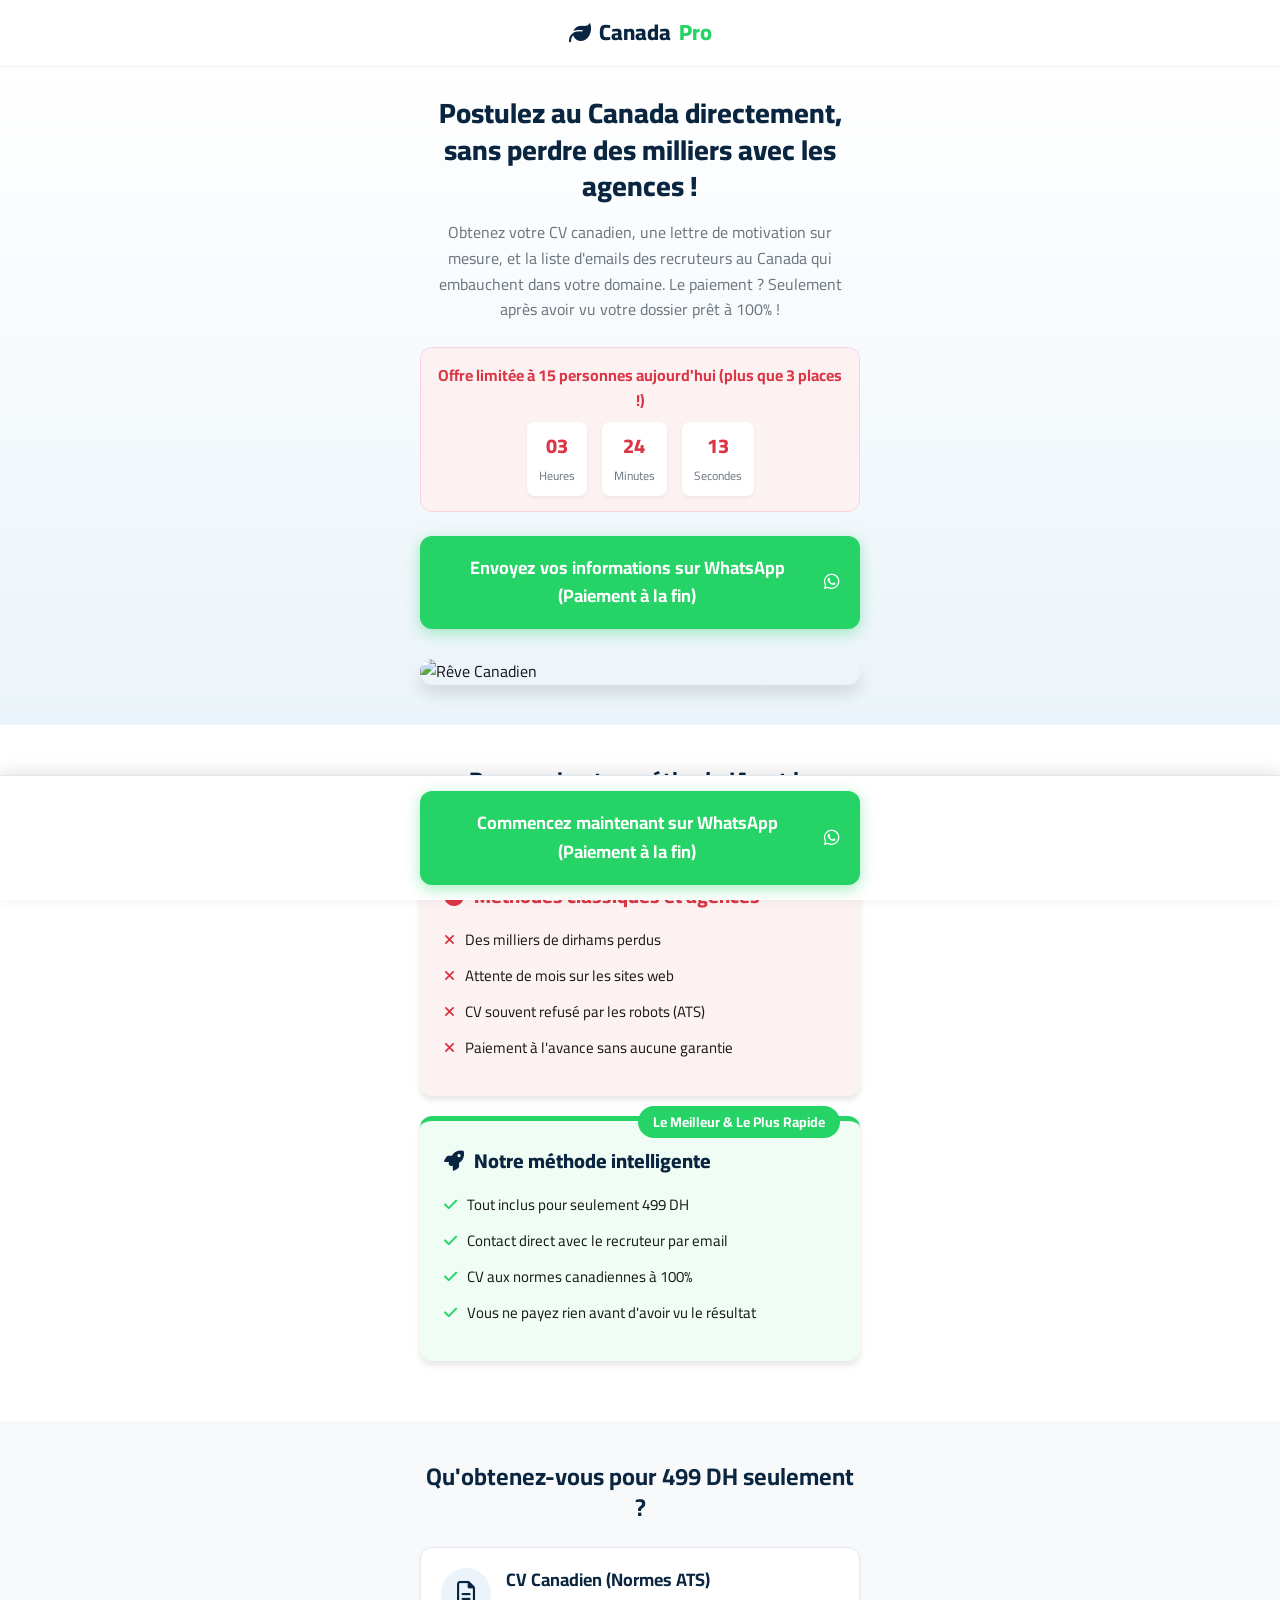
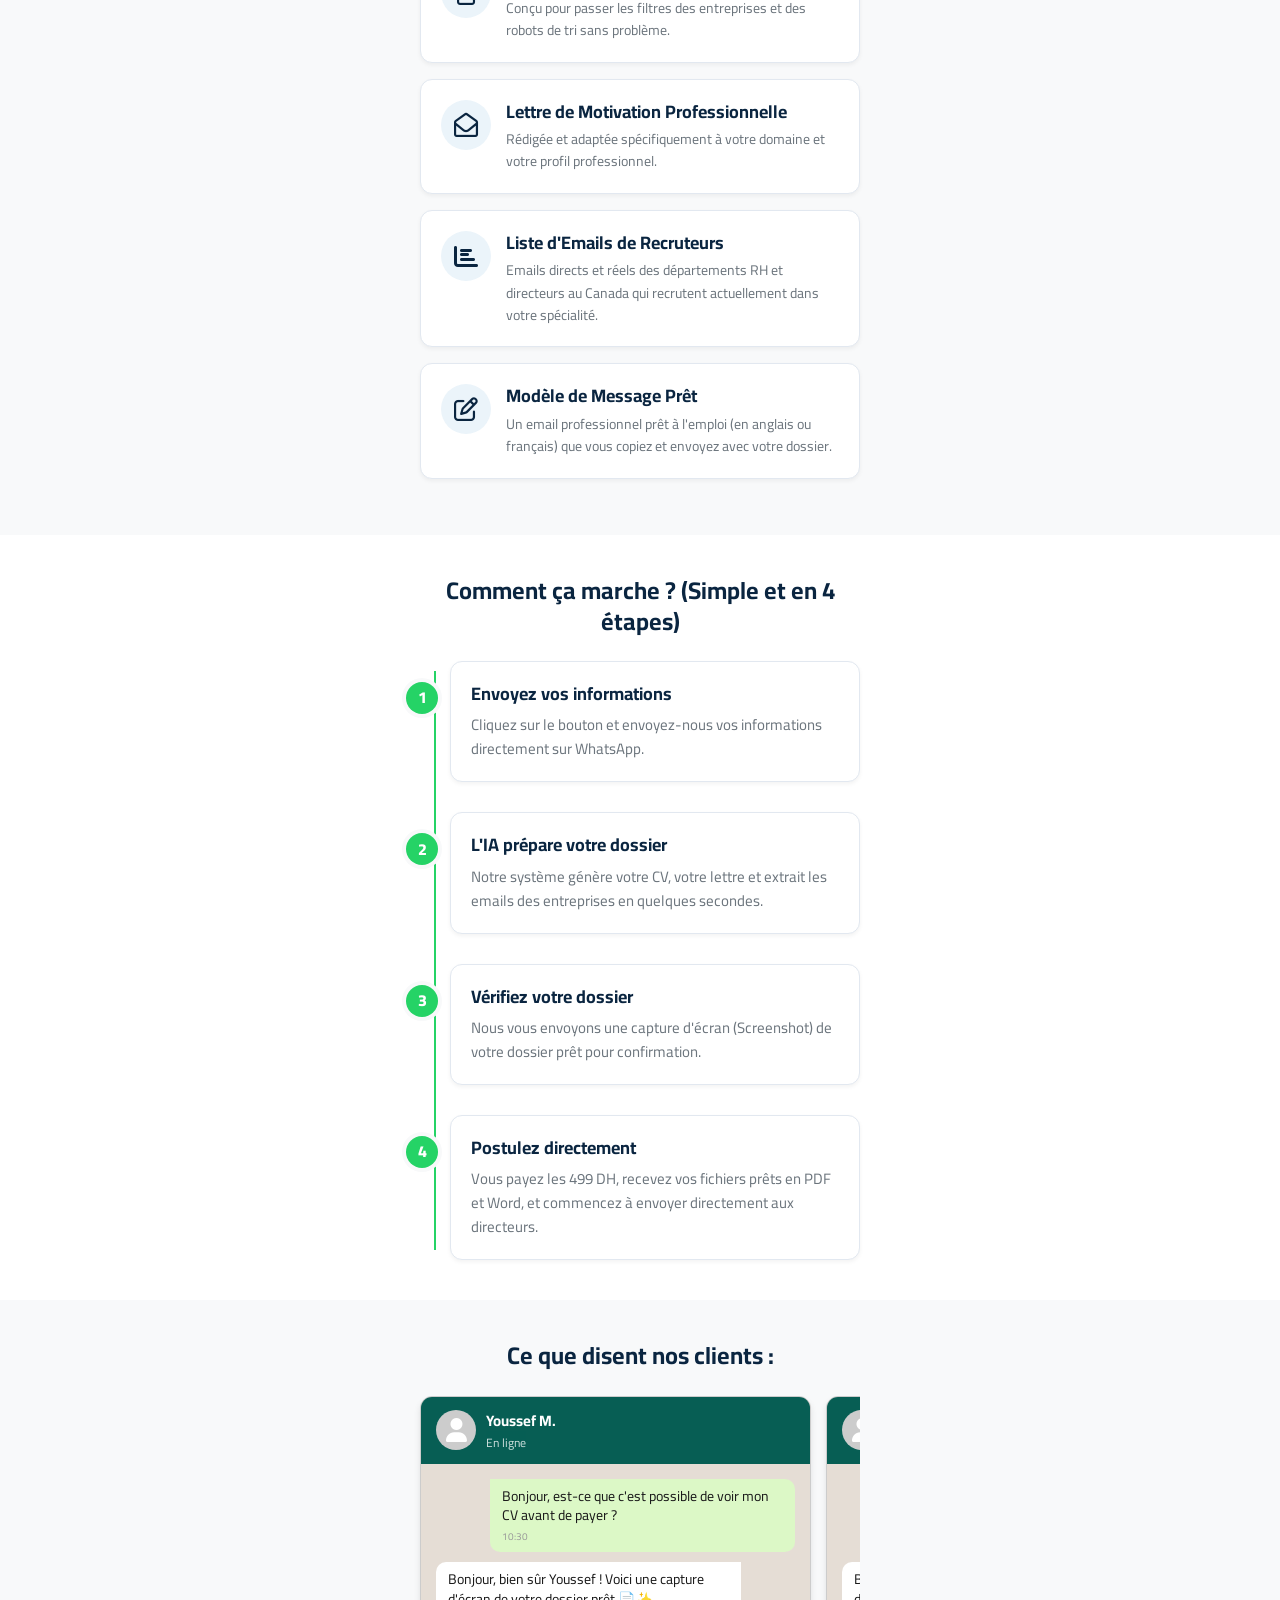
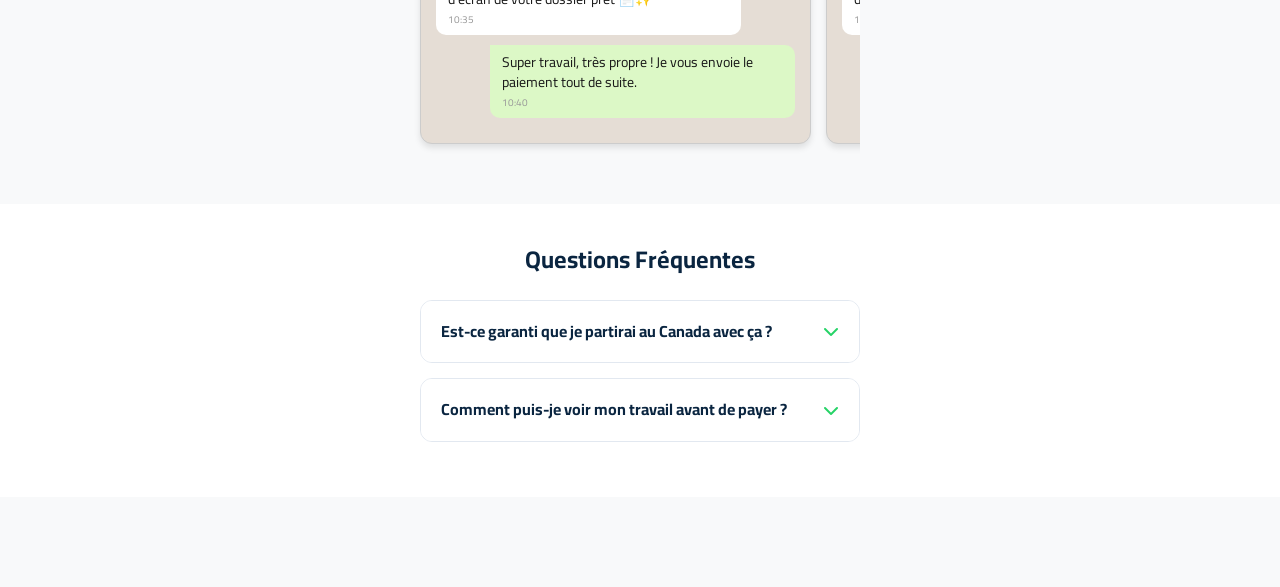
==== index-fr.html @ bf0f80fb "feat: add French version and RTL/LTR styling support" ====
<!DOCTYPE html>
<html lang="fr" dir="ltr">
<head>
  <meta charset="UTF-8">
  <meta name="viewport" content="width=device-width, initial-scale=1.0, maximum-scale=1.0, user-scalable=no">
  <title>Postulez au Canada Directement - CanadaPro</title>
  <meta name="description" content="Préparez votre CV canadien et lettre de motivation, et contactez les recruteurs au Canada.">
  
  <!-- Favicon -->
  <link rel="icon" href="data:image/svg+xml,<svg xmlns=%22http://www.w3.org/2000/svg%22 viewBox=%220 0 100 100%22><text y=%22.9em%22 font-size=%2290%22>🇨🇦</text></svg>">
  
  <!-- FontAwesome -->
  <link rel="stylesheet" href="https://cdnjs.cloudflare.com/ajax/libs/font-awesome/6.4.0/css/all.min.css">
  
  <!-- Stylesheet -->
  <link rel="stylesheet" href="styles.css">
</head>
<body>

  <!-- Header -->
  <header>
    <div class="logo">
      <i class="fa-solid fa-leaf"></i> Canada<span>Pro</span>
    </div>
  </header>

  <main>
    <!-- 1. HERO SECTION -->
    <section class="hero">
      <div class="container">
        <h1>Postulez au Canada directement, sans perdre des milliers avec les agences !</h1>
        <p class="hero-subheadline">Obtenez votre CV canadien, une lettre de motivation sur mesure, et la liste d'emails des recruteurs au Canada qui embauchent dans votre domaine. Le paiement ? Seulement après avoir vu votre dossier prêt à 100% !</p>
        
        <div class="urgency-banner">
          <p class="urgency-text">Offre limitée à 15 personnes aujourd'hui (plus que 3 places !)</p>
          <div class="countdown" id="countdown-timer">
            <div class="time-box">
              <span id="hours">03</span>
              <small>Heures</small>
            </div>
            <div class="time-box">
              <span id="minutes">24</span>
              <small>Minutes</small>
            </div>
            <div class="time-box">
              <span id="seconds">15</span>
              <small>Secondes</small>
            </div>
          </div>
        </div>

        <a href="https://wa.me/1234567890" class="btn btn-whatsapp">
          Envoyez vos informations sur WhatsApp (Paiement à la fin) <i class="fa-brands fa-whatsapp"></i>
        </a>

        <!-- Hero Image -->
        <img src="https://images.unsplash.com/photo-1517949908114-71669a64d885?w=600&h=400&fit=crop" alt="Rêve Canadien" class="hero-image">
      </div>
    </section>

    <!-- 2. THE COMPARISON SECTION -->
    <section>
      <div class="container">
        <h2>Pourquoi notre méthode IA est la meilleure pour vous ?</h2>
        
        <div class="comparison-card card-red">
          <div class="comp-header">
            <i class="fa-solid fa-circle-xmark"></i> Méthodes classiques et agences
          </div>
          <ul class="comp-list">
            <li><i class="fa-solid fa-xmark"></i> Des milliers de dirhams perdus</li>
            <li><i class="fa-solid fa-xmark"></i> Attente de mois sur les sites web</li>
            <li><i class="fa-solid fa-xmark"></i> CV souvent refusé par les robots (ATS)</li>
            <li><i class="fa-solid fa-xmark"></i> Paiement à l'avance sans aucune garantie</li>
          </ul>
        </div>

        <div class="comparison-card card-green">
          <div class="badge-best">Le Meilleur & Le Plus Rapide</div>
          <div class="comp-header">
            <i class="fa-solid fa-rocket"></i> Notre méthode intelligente
          </div>
          <ul class="comp-list">
            <li><i class="fa-solid fa-check"></i> Tout inclus pour seulement 499 DH</li>
            <li><i class="fa-solid fa-check"></i> Contact direct avec le recruteur par email</li>
            <li><i class="fa-solid fa-check"></i> CV aux normes canadiennes à 100%</li>
            <li><i class="fa-solid fa-check"></i> Vous ne payez rien avant d'avoir vu le résultat</li>
          </ul>
        </div>
      </div>
    </section>

    <!-- 3. OUR SOLUTION SECTION -->
    <section>
      <div class="container">
        <h2>Qu'obtenez-vous pour 499 DH seulement ?</h2>
        
        <div class="feature-card">
          <div class="feature-icon"><i class="fa-regular fa-file-lines"></i></div>
          <div class="feature-content">
            <h3>CV Canadien (Normes ATS)</h3>
            <p>Conçu pour passer les filtres des entreprises et des robots de tri sans problème.</p>
          </div>
        </div>

        <div class="feature-card">
          <div class="feature-icon"><i class="fa-regular fa-envelope-open"></i></div>
          <div class="feature-content">
            <h3>Lettre de Motivation Professionnelle</h3>
            <p>Rédigée et adaptée spécifiquement à votre domaine et votre profil professionnel.</p>
          </div>
        </div>

        <div class="feature-card">
          <div class="feature-icon"><i class="fa-solid fa-chart-bar"></i></div>
          <div class="feature-content">
            <h3>Liste d'Emails de Recruteurs</h3>
            <p>Emails directs et réels des départements RH et directeurs au Canada qui recrutent actuellement dans votre spécialité.</p>
          </div>
        </div>

        <div class="feature-card">
          <div class="feature-icon"><i class="fa-regular fa-pen-to-square"></i></div>
          <div class="feature-content">
            <h3>Modèle de Message Prêt</h3>
            <p>Un email professionnel prêt à l'emploi (en anglais ou français) que vous copiez et envoyez avec votre dossier.</p>
          </div>
        </div>
      </div>
    </section>

    <!-- 4. HOW IT WORKS SECTION -->
    <section>
      <div class="container">
        <h2>Comment ça marche ? (Simple et en 4 étapes)</h2>
        
        <div class="step-container">
          <div class="step-item">
            <div class="step-number">1</div>
            <h3>Envoyez vos informations</h3>
            <p>Cliquez sur le bouton et envoyez-nous vos informations directement sur WhatsApp.</p>
          </div>
          
          <div class="step-item">
            <div class="step-number">2</div>
            <h3>L'IA prépare votre dossier</h3>
            <p>Notre système génère votre CV, votre lettre et extrait les emails des entreprises en quelques secondes.</p>
          </div>

          <div class="step-item">
            <div class="step-number">3</div>
            <h3>Vérifiez votre dossier</h3>
            <p>Nous vous envoyons une capture d'écran (Screenshot) de votre dossier prêt pour confirmation.</p>
          </div>

          <div class="step-item">
            <div class="step-number">4</div>
            <h3>Postulez directement</h3>
            <p>Vous payez les 499 DH, recevez vos fichiers prêts en PDF et Word, et commencez à envoyer directement aux directeurs.</p>
          </div>
        </div>
      </div>
    </section>

    <!-- 5. SOCIAL PROOF SECTION -->
    <section>
      <div class="container" style="padding-left: 0;"> <!-- LTR removes left padding for carousel -->
        <h2 style="padding-left: 20px;">Ce que disent nos clients :</h2>
        
        <div class="carousel-container">
          <!-- Chat 1 -->
          <div class="chat-mockup" style="margin-left: 20px;">
            <div class="chat-header">
              <div class="chat-avatar"><i class="fa-solid fa-user"></i></div>
              <div>
                <div class="chat-name">Youssef M.</div>
                <div class="chat-status">En ligne</div>
              </div>
            </div>
            <div class="chat-body">
              <div class="msg msg-sent">
                Bonjour, est-ce que c'est possible de voir mon CV avant de payer ?
                <span class="msg-time">10:30</span>
              </div>
              <div class="msg msg-received">
                Bonjour, bien sûr Youssef ! Voici une capture d'écran de votre dossier prêt 📄✨
                <span class="msg-time">10:35</span>
              </div>
              <div class="msg msg-sent">
                Super travail, très propre ! Je vous envoie le paiement tout de suite.
                <span class="msg-time">10:40</span>
              </div>
            </div>
          </div>

          <!-- Chat 2 -->
          <div class="chat-mockup">
            <div class="chat-header">
              <div class="chat-avatar"><i class="fa-solid fa-user"></i></div>
              <div>
                <div class="chat-name">Fatima Z.</div>
                <div class="chat-status">En ligne</div>
              </div>
            </div>
            <div class="chat-body">
              <div class="msg msg-sent">
                Merci beaucoup, j'ai bien reçu les emails et j'ai commencé à postuler ce matin !
                <span class="msg-time">14:15</span>
              </div>
              <div class="msg msg-received">
                Bon courage Fatima, on vous souhaite beaucoup de succès ! 🤲
                <span class="msg-time">14:20</span>
              </div>
              <div class="msg msg-sent">
                Meilleur investissement que j'ai fait avec 499 DH franchement.
                <span class="msg-time">14:22</span>
              </div>
            </div>
          </div>
          
          <!-- Chat 3 -->
          <div class="chat-mockup">
            <div class="chat-header">
              <div class="chat-avatar"><i class="fa-solid fa-user"></i></div>
              <div>
                <div class="chat-name">Karim B.</div>
                <div class="chat-status">En ligne</div>
              </div>
            </div>
            <div class="chat-body">
              <div class="msg msg-sent">
                Le CV a passé le filtre d'une entreprise canadienne et j'ai un entretien demain !
                <span class="msg-time">09:05</span>
              </div>
              <div class="msg msg-received">
                Toutes nos félicitations Karim ! Ça nous fait vraiment plaisir 🎉
                <span class="msg-time">09:12</span>
              </div>
              <div class="msg msg-sent">
                Merci à vous, la lettre de motivation a joué un grand rôle !
                <span class="msg-time">09:15</span>
              </div>
            </div>
          </div>
        </div>
      </div>
    </section>

    <!-- 6. FAQ SECTION -->
    <section>
      <div class="container">
        <h2>Questions Fréquentes</h2>
        
        <div class="faq-item">
          <div class="faq-question">
            Est-ce garanti que je partirai au Canada avec ça ? <i class="fa-solid fa-chevron-down"></i>
          </div>
          <div class="faq-answer">
            Nous vous garantissons un dossier professionnel et des emails réels de directeurs, ce qui maximise vos chances d'obtenir une entrevue, mais le succès final de l'embauche dépend de votre profil et de l'entrevue.
          </div>
        </div>

        <div class="faq-item">
          <div class="faq-question">
            Comment puis-je voir mon travail avant de payer ? <i class="fa-solid fa-chevron-down"></i>
          </div>
          <div class="faq-answer">
            Dès que le dossier est terminé, nous vous envoyons une capture d'écran claire avec toutes vos informations structurées. Une fois convaincu, vous payez et recevez vos fichiers.
          </div>
        </div>
      </div>
    </section>
  </main>

  <!-- 7. PERSISTENT MOBILE CTA -->
  <div class="sticky-cta">
    <a href="https://wa.me/1234567890" class="btn btn-whatsapp">
      Commencez maintenant sur WhatsApp (Paiement à la fin) <i class="fa-brands fa-whatsapp"></i>
    </a>
  </div>

  <script src="script.js"></script>
</body>
</html>
---- styles.css ----
@import url('https://fonts.googleapis.com/css2?family=Cairo:wght@400;600;700;800&display=swap');

:root {
  --primary-blue: #0A2540;
  --secondary-blue: #1C3D5A;
  --light-blue: #EBF4FA;
  --whatsapp-green: #25D366;
  --whatsapp-green-hover: #1EBE5A;
  --danger-red: #DC3545;
  --danger-bg: #FDF2F2;
  --success-bg: #F0FDF4;
  --white: #FFFFFF;
  --bg-gray: #F8F9FA;
  --text-main: #1A1A1A;
  --text-muted: #6C757D;
  --border-color: #E2E8F0;
  --shadow-sm: 0 2px 4px rgba(0,0,0,0.05);
  --shadow-md: 0 4px 6px rgba(0,0,0,0.1);
  --shadow-lg: 0 10px 15px rgba(0,0,0,0.1);
  --radius-md: 12px;
  --radius-lg: 20px;
}

* {
  margin: 0;
  padding: 0;
  box-sizing: border-box;
  font-family: 'Cairo', sans-serif;
}

body {
  background-color: var(--bg-gray);
  color: var(--text-main);
  line-height: 1.6;
  padding-bottom: 90px; /* Space for sticky CTA */
  overflow-x: hidden;
}

img {
  max-width: 100%;
  height: auto;
  display: block;
}

.container {
  padding: 0 20px;
  max-width: 480px; /* Mobile first max-width for centering on desktop */
  margin: 0 auto;
}

/* Typography */
h1, h2, h3 {
  color: var(--primary-blue);
  line-height: 1.3;
}

h1 {
  font-size: 28px;
  font-weight: 800;
  margin-bottom: 16px;
  text-align: center;
}

h2 {
  font-size: 24px;
  font-weight: 700;
  margin-bottom: 24px;
  text-align: center;
}

.text-center {
  text-align: center;
}

/* Buttons */
.btn {
  display: flex;
  align-items: center;
  justify-content: center;
  gap: 10px;
  width: 100%;
  padding: 18px 20px;
  border-radius: var(--radius-md);
  font-size: 18px;
  font-weight: 700;
  text-decoration: none;
  text-align: center;
  transition: all 0.3s ease;
  border: none;
  cursor: pointer;
}

.btn-whatsapp {
  background-color: var(--whatsapp-green);
  color: var(--white);
  box-shadow: 0 4px 15px rgba(37, 211, 102, 0.4);
  animation: pulse 2s infinite;
}

.btn-whatsapp:active {
  transform: scale(0.98);
  background-color: var(--whatsapp-green-hover);
}

@keyframes pulse {
  0% { box-shadow: 0 0 0 0 rgba(37, 211, 102, 0.7); }
  70% { box-shadow: 0 0 0 15px rgba(37, 211, 102, 0); }
  100% { box-shadow: 0 0 0 0 rgba(37, 211, 102, 0); }
}

/* Header */
header {
  background-color: var(--white);
  padding: 15px 0;
  text-align: center;
  box-shadow: var(--shadow-sm);
  position: relative;
  z-index: 10;
}

.logo {
  font-size: 22px;
  font-weight: 800;
  color: var(--primary-blue);
  display: flex;
  align-items: center;
  justify-content: center;
  gap: 8px;
}

.logo span {
  color: var(--whatsapp-green);
}

/* Sections Common */
section {
  padding: 40px 0;
}

section:nth-child(even) {
  background-color: var(--white);
}

/* Hero Section */
.hero {
  padding-top: 30px;
  padding-bottom: 40px;
  background: linear-gradient(180deg, var(--white) 0%, var(--light-blue) 100%);
}

.hero-subheadline {
  font-size: 16px;
  color: var(--text-muted);
  text-align: center;
  margin-bottom: 24px;
}

.urgency-banner {
  background-color: var(--danger-bg);
  border: 1px solid #FAD2E1;
  border-radius: var(--radius-md);
  padding: 15px;
  text-align: center;
  margin-bottom: 24px;
}

.urgency-text {
  color: var(--danger-red);
  font-weight: 700;
  font-size: 16px;
  margin-bottom: 8px;
}

.countdown {
  display: flex;
  justify-content: center;
  gap: 15px;
}

.time-box {
  background: var(--white);
  border-radius: 8px;
  padding: 8px 12px;
  min-width: 60px;
  box-shadow: var(--shadow-sm);
}

.time-box span {
  display: block;
  font-size: 20px;
  font-weight: 800;
  color: var(--danger-red);
}

.time-box small {
  font-size: 12px;
  color: var(--text-muted);
}

.hero-image {
  margin-top: 30px;
  border-radius: var(--radius-lg);
  box-shadow: var(--shadow-lg);
  overflow: hidden;
}

/* Comparison Section */
.comparison-card {
  border-radius: var(--radius-md);
  padding: 24px;
  margin-bottom: 20px;
  background: var(--white);
  box-shadow: var(--shadow-md);
}

.card-red {
  border-top: 5px solid var(--danger-red);
  background: var(--danger-bg);
}

.card-green {
  border-top: 5px solid var(--whatsapp-green);
  background: var(--success-bg);
  position: relative;
}

.badge-best {
  position: absolute;
  top: -15px;
  background: var(--whatsapp-green);
  color: white;
  padding: 5px 15px;
  border-radius: 20px;
  font-size: 14px;
  font-weight: 700;
}
[dir="rtl"] .badge-best { left: 20px; }
[dir="ltr"] .badge-best { right: 20px; }

.comp-header {
  display: flex;
  align-items: center;
  gap: 10px;
  font-size: 20px;
  font-weight: 800;
  margin-bottom: 16px;
}

.card-red .comp-header { color: var(--danger-red); }
.card-green .comp-header { color: var(--primary-blue); }

.comp-list {
  list-style: none;
}

.comp-list li {
  margin-bottom: 12px;
  display: flex;
  align-items: flex-start;
  gap: 10px;
  font-size: 15px;
}

.comp-list li i {
  margin-top: 4px;
}

.card-red .comp-list li i { color: var(--danger-red); }
.card-green .comp-list li i { color: var(--whatsapp-green); }

/* Features Section */
.feature-card {
  background: var(--white);
  border-radius: var(--radius-md);
  padding: 20px;
  margin-bottom: 16px;
  box-shadow: var(--shadow-sm);
  display: flex;
  gap: 15px;
  border: 1px solid var(--border-color);
}

.feature-icon {
  background: var(--light-blue);
  color: var(--primary-blue);
  width: 50px;
  height: 50px;
  border-radius: 50%;
  display: flex;
  align-items: center;
  justify-content: center;
  font-size: 24px;
  flex-shrink: 0;
}

.feature-content h3 {
  font-size: 18px;
  margin-bottom: 5px;
  color: var(--primary-blue);
}

.feature-content p {
  font-size: 14px;
  color: var(--text-muted);
}

/* How It Works Section */
.step-container {
  position: relative;
}
[dir="rtl"] .step-container { padding-right: 30px; }
[dir="ltr"] .step-container { padding-left: 30px; }

.step-container::before {
  content: '';
  position: absolute;
  top: 10px;
  bottom: 10px;
  width: 2px;
  background: var(--whatsapp-green);
  z-index: 1;
}
[dir="rtl"] .step-container::before { right: 14px; }
[dir="ltr"] .step-container::before { left: 14px; }

.step-item {
  position: relative;
  margin-bottom: 30px;
  background: var(--white);
  padding: 20px;
  border-radius: var(--radius-md);
  box-shadow: var(--shadow-sm);
  border: 1px solid var(--border-color);
}

.step-item:last-child {
  margin-bottom: 0;
}

.step-number {
  position: absolute;
  top: 20px;
  width: 32px;
  height: 32px;
  background: var(--whatsapp-green);
  color: white;
  border-radius: 50%;
  display: flex;
  align-items: center;
  justify-content: center;
  font-weight: 800;
  z-index: 2;
  box-shadow: 0 0 0 4px var(--bg-gray);
}
[dir="rtl"] .step-number { right: -45px; }
[dir="ltr"] .step-number { left: -45px; }

.step-item h3 {
  font-size: 18px;
  margin-bottom: 8px;
}

.step-item p {
  font-size: 15px;
  color: var(--text-muted);
}

/* Social Proof Carousel */
.carousel-container {
  overflow-x: auto;
  display: flex;
  gap: 15px;
  padding-bottom: 20px;
  scroll-snap-type: x mandatory;
  -webkit-overflow-scrolling: touch;
  scrollbar-width: none; /* Firefox */
}

.carousel-container::-webkit-scrollbar {
  display: none; /* Chrome, Safari */
}

.chat-mockup {
  flex: 0 0 85%;
  scroll-snap-align: center;
  background: #E5DDD5;
  border-radius: var(--radius-md);
  overflow: hidden;
  box-shadow: var(--shadow-md);
  border: 1px solid #CCC;
}

.chat-header {
  background: #075E54;
  color: white;
  padding: 12px 15px;
  display: flex;
  align-items: center;
  gap: 10px;
}

.chat-avatar {
  width: 40px;
  height: 40px;
  background: #CCC;
  border-radius: 50%;
  display: flex;
  align-items: center;
  justify-content: center;
  overflow: hidden;
}

.chat-avatar i {
  color: white;
  font-size: 24px;
}

.chat-name {
  font-weight: 700;
  font-size: 15px;
}

.chat-status {
  font-size: 12px;
  opacity: 0.8;
}

.chat-body {
  padding: 15px;
  background-image: url('data:image/svg+xml;utf8,<svg width="100%" height="100%" xmlns="http://www.w3.org/2000/svg"><rect width="100%" height="100%" fill="none"/></svg>');
  /* Fake whatsapp bg pattern could go here */
}

.msg {
  max-width: 85%;
  margin-bottom: 10px;
  padding: 8px 12px;
  border-radius: 10px;
  position: relative;
  font-size: 14px;
  line-height: 1.4;
}

.msg-received {
  background: white;
}
[dir="rtl"] .msg-received {
  margin-left: auto;
  margin-right: 0;
  border-top-left-radius: 0;
}
[dir="ltr"] .msg-received {
  margin-right: auto;
  margin-left: 0;
  border-top-right-radius: 0;
}

.msg-sent {
  background: #DCF8C6;
}
[dir="rtl"] .msg-sent {
  margin-right: auto;
  margin-left: 0;
  border-top-right-radius: 0;
}
[dir="ltr"] .msg-sent {
  margin-left: auto;
  margin-right: 0;
  border-top-left-radius: 0;
}

.msg-time {
  font-size: 10px;
  color: #999;
  text-align: left;
  display: block;
  margin-top: 4px;
}

/* FAQ Section */
.faq-item {
  background: var(--white);
  border: 1px solid var(--border-color);
  border-radius: var(--radius-md);
  margin-bottom: 15px;
  overflow: hidden;
}

.faq-question {
  padding: 18px 20px;
  display: flex;
  justify-content: space-between;
  align-items: center;
  font-weight: 700;
  font-size: 16px;
  color: var(--primary-blue);
  cursor: pointer;
  background: var(--white);
  transition: background 0.3s;
}

.faq-question i {
  transition: transform 0.3s;
  color: var(--whatsapp-green);
}

.faq-item.active .faq-question {
  background: var(--light-blue);
}

.faq-item.active .faq-question i {
  transform: rotate(180deg);
}

.faq-answer {
  padding: 0 20px;
  max-height: 0;
  overflow: hidden;
  transition: max-height 0.3s ease, padding 0.3s ease;
  color: var(--text-muted);
  font-size: 15px;
}

.faq-item.active .faq-answer {
  padding: 15px 20px;
  max-height: 500px; /* Arbitrary large value for transition */
}

/* Sticky CTA */
.sticky-cta {
  position: fixed;
  bottom: 0;
  left: 0;
  width: 100%;
  background: var(--white);
  padding: 15px 20px;
  box-shadow: 0 -4px 15px rgba(0,0,0,0.1);
  z-index: 1000;
  border-top: 1px solid var(--border-color);
}

.sticky-cta .btn {
  margin: 0 auto;
  max-width: 440px;
}
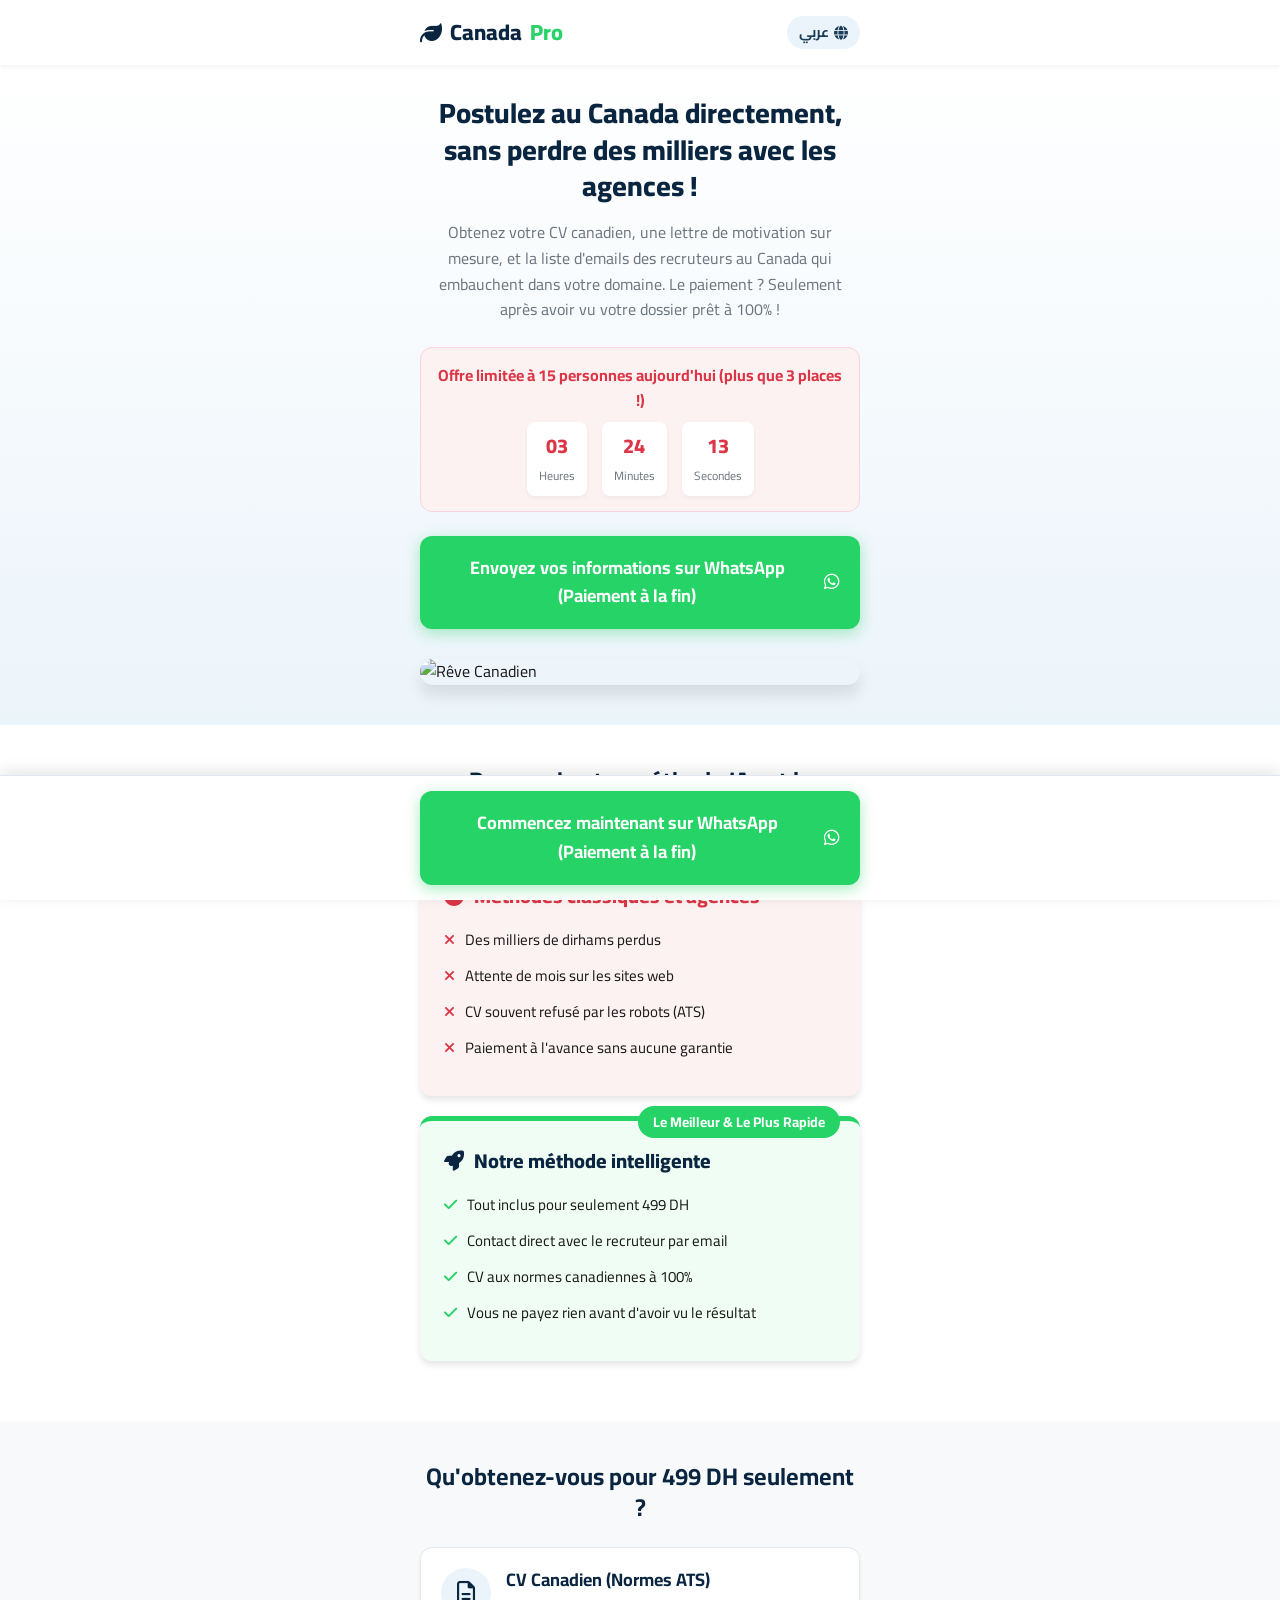
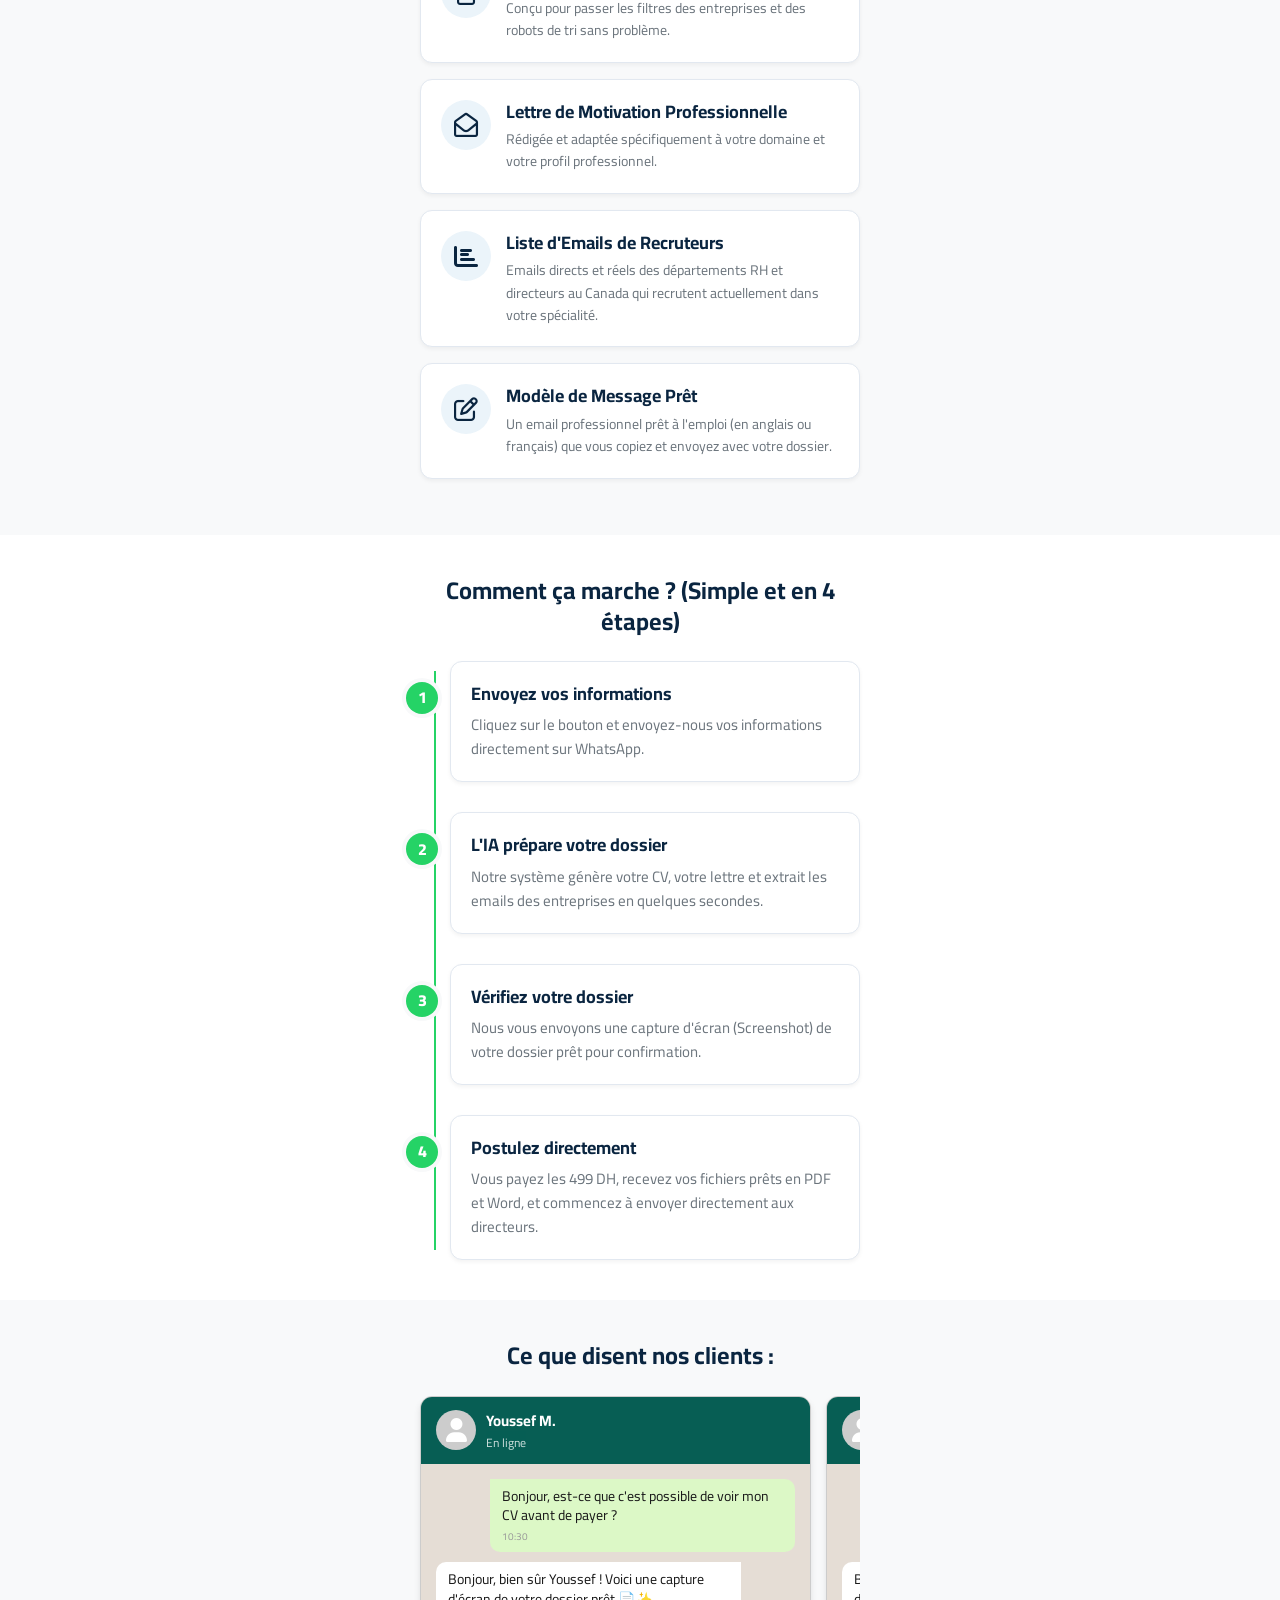
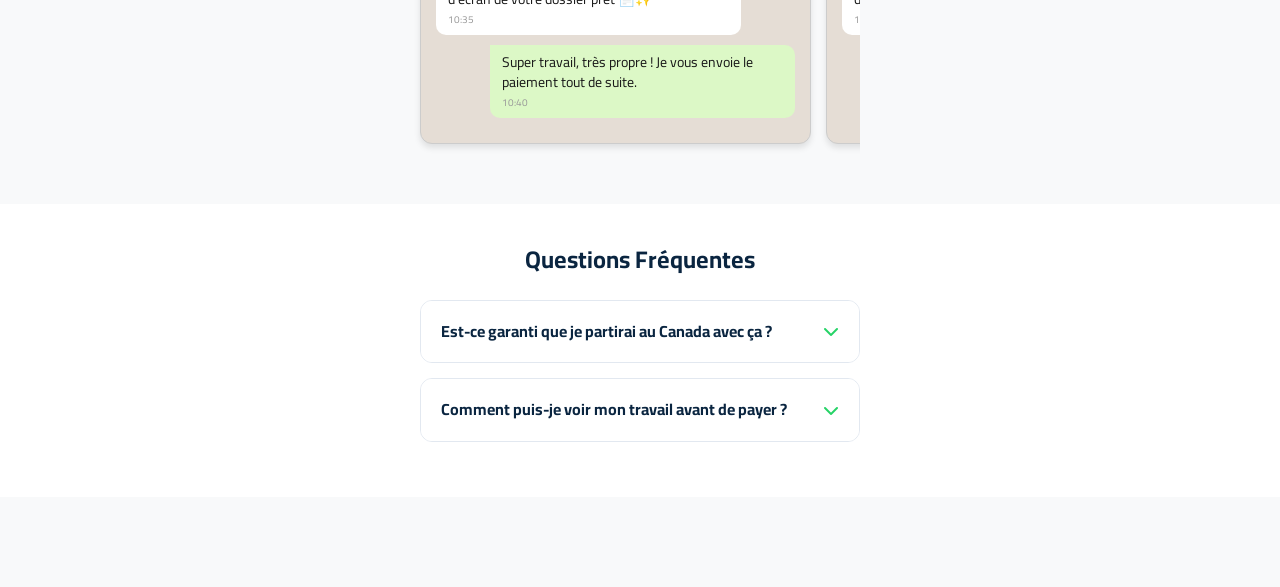
==== commit 35ef4927: "Add language switcher to header" ====
--- a/index-fr.html
+++ b/index-fr.html
@@ -14,13 +14,34 @@
   
   <!-- Stylesheet -->
   <link rel="stylesheet" href="styles.css">
+
+  <!-- Meta Pixel Code -->
+  <script>
+  !function(f,b,e,v,n,t,s)
+  {if(f.fbq)return;n=f.fbq=function(){n.callMethod?
+  n.callMethod.apply(n,arguments):n.queue.push(arguments)};
+  if(!f._fbq)f._fbq=n;n.push=n;n.loaded=!0;n.version='2.0';
+  n.queue=[];t=b.createElement(e);t.async=!0;
+  t.src=v;s=b.getElementsByTagName(e)[0];
+  s.parentNode.insertBefore(t,s)}(window, document,'script',
+  'https://connect.facebook.net/en_US/fbevents.js');
+  fbq('init', '4565007333784241');
+  fbq('track', 'PageView');
+  </script>
+  <noscript><img height="1" width="1" style="display:none"
+  src="https://www.facebook.com/tr?id=4565007333784241&ev=PageView&noscript=1"
+  /></noscript>
+  <!-- End Meta Pixel Code -->
 </head>
 <body>
 
   <!-- Header -->
   <header>
-    <div class="logo">
-      <i class="fa-solid fa-leaf"></i> Canada<span>Pro</span>
+    <div class="header-container">
+      <div class="logo">
+        <i class="fa-solid fa-leaf"></i> Canada<span>Pro</span>
+      </div>
+      <a href="index.html" class="lang-switch">عربي <i class="fa-solid fa-globe"></i></a>
     </div>
   </header>
 
@@ -49,7 +70,7 @@
           </div>
         </div>
 
-        <a href="https://wa.me/1234567890" class="btn btn-whatsapp">
+        <a href="https://wa.me/212651789865" class="btn btn-whatsapp">
           Envoyez vos informations sur WhatsApp (Paiement à la fin) <i class="fa-brands fa-whatsapp"></i>
         </a>
 
@@ -274,7 +295,7 @@
 
   <!-- 7. PERSISTENT MOBILE CTA -->
   <div class="sticky-cta">
-    <a href="https://wa.me/1234567890" class="btn btn-whatsapp">
+    <a href="https://wa.me/212651789865" class="btn btn-whatsapp">
       Commencez maintenant sur WhatsApp (Paiement à la fin) <i class="fa-brands fa-whatsapp"></i>
     </a>
   </div>
--- a/styles.css
+++ b/styles.css
@@ -112,10 +112,18 @@
 header {
   background-color: var(--white);
   padding: 15px 0;
-  text-align: center;
   box-shadow: var(--shadow-sm);
   position: relative;
   z-index: 10;
+}
+
+.header-container {
+  display: flex;
+  justify-content: space-between;
+  align-items: center;
+  max-width: 480px;
+  margin: 0 auto;
+  padding: 0 20px;
 }
 
 .logo {
@@ -124,12 +132,30 @@
   color: var(--primary-blue);
   display: flex;
   align-items: center;
-  justify-content: center;
   gap: 8px;
 }
 
 .logo span {
   color: var(--whatsapp-green);
+}
+
+.lang-switch {
+  display: flex;
+  align-items: center;
+  gap: 5px;
+  text-decoration: none;
+  font-weight: 700;
+  color: var(--secondary-blue);
+  background: var(--light-blue);
+  padding: 5px 12px;
+  border-radius: 20px;
+  font-size: 14px;
+  transition: all 0.3s;
+}
+
+.lang-switch:hover {
+  background: var(--primary-blue);
+  color: var(--white);
 }
 
 /* Sections Common */
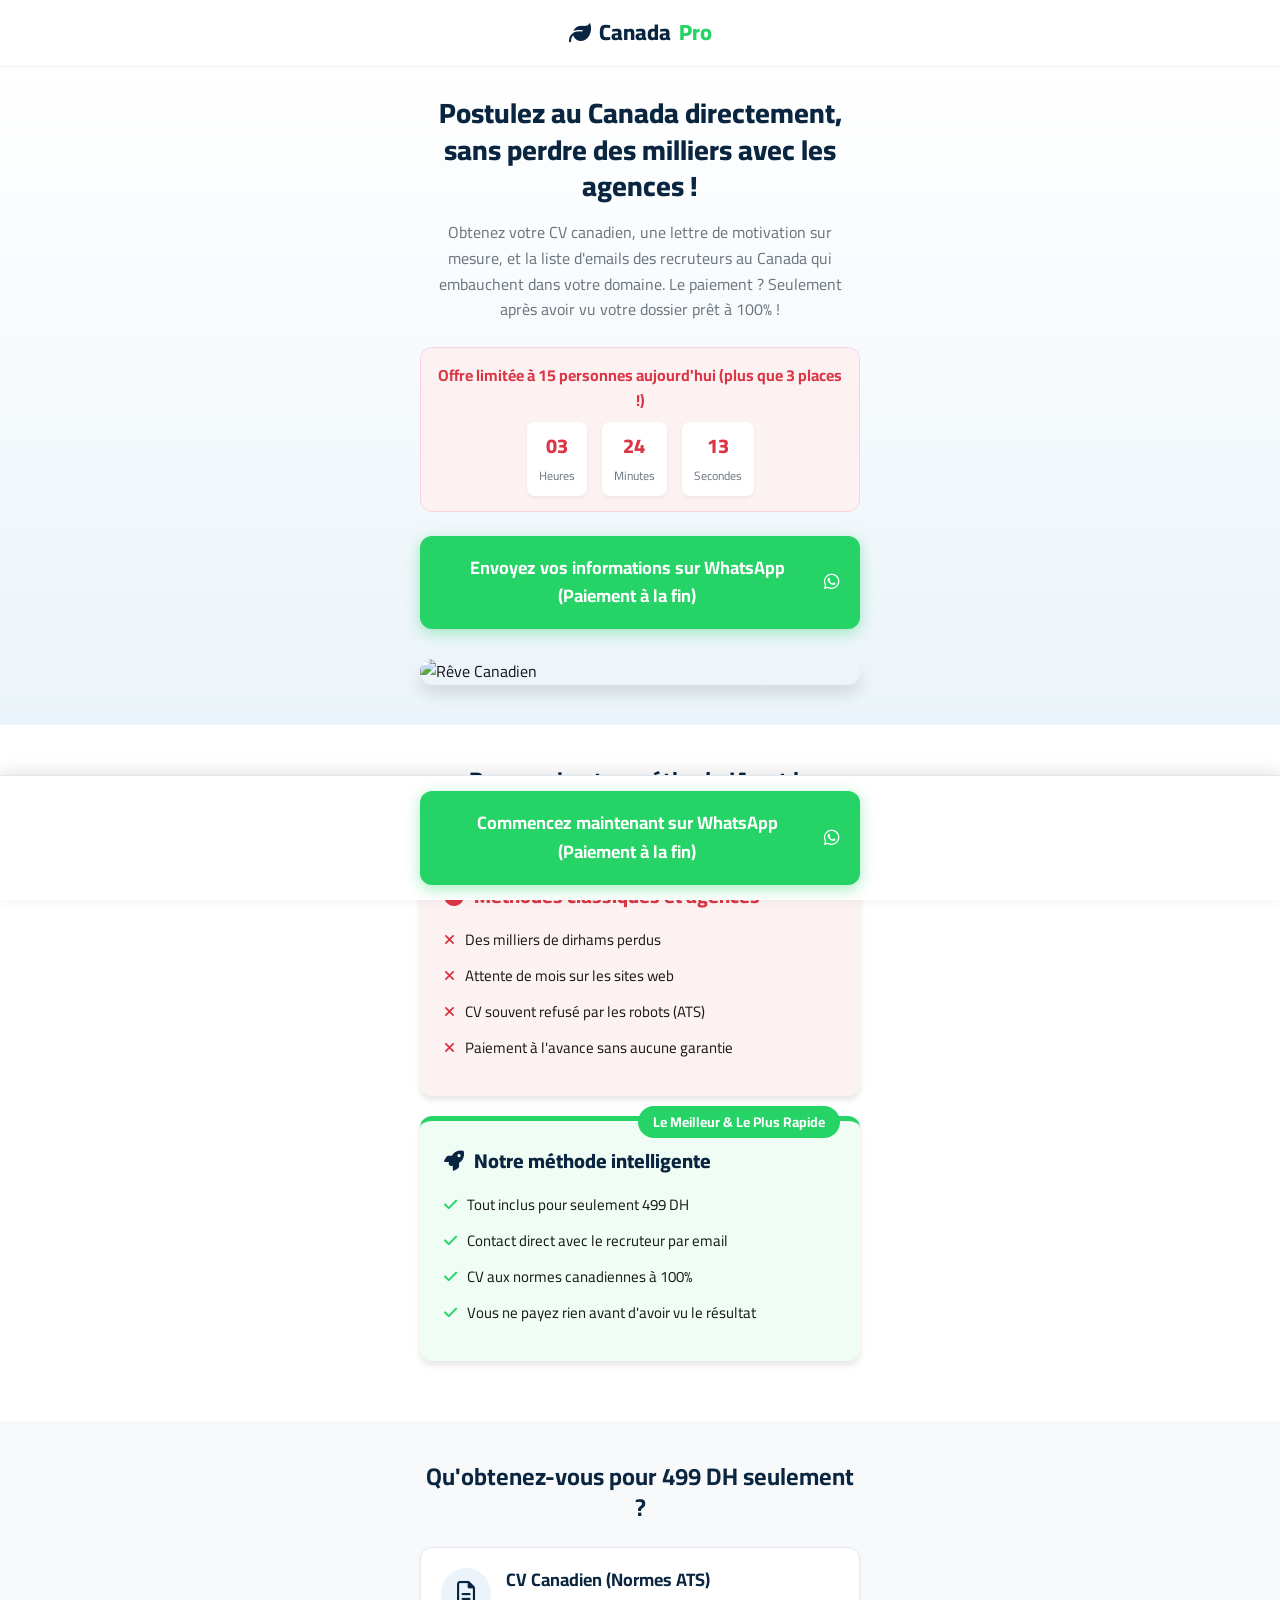
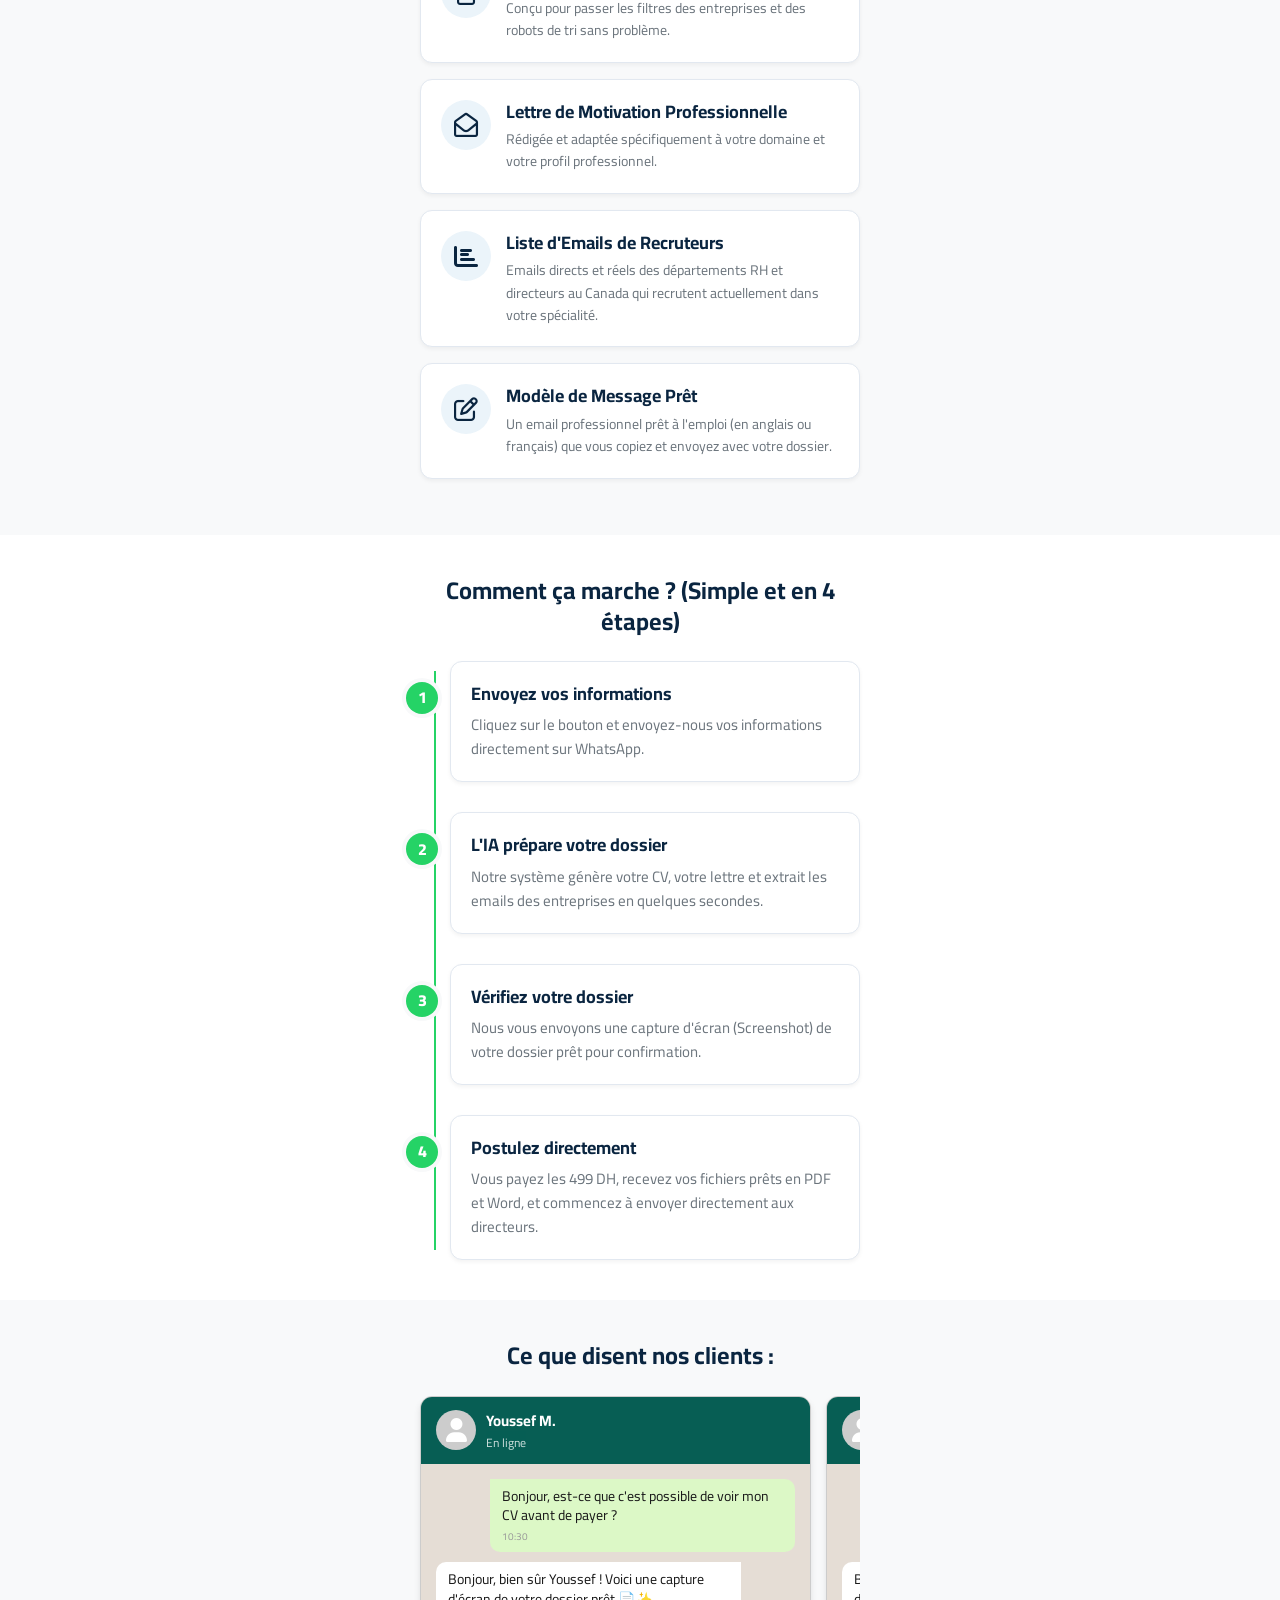
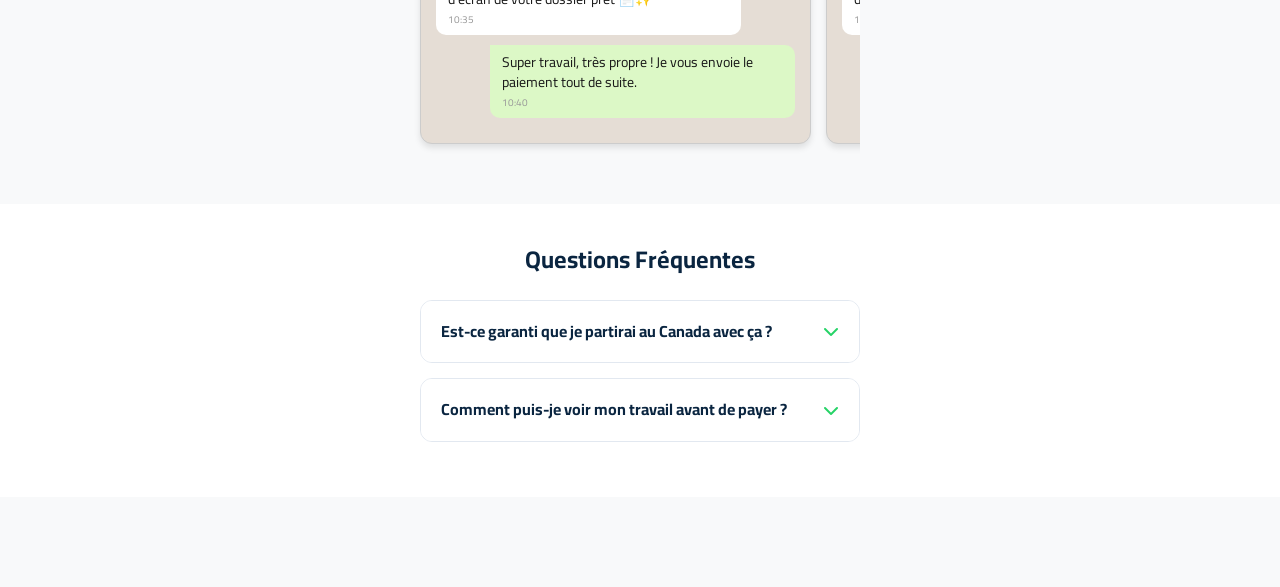
==== commit 413994bc: "Deploy site" ====
--- a/index-fr.html
+++ b/index-fr.html
@@ -37,11 +37,8 @@
 
   <!-- Header -->
   <header>
-    <div class="header-container">
-      <div class="logo">
-        <i class="fa-solid fa-leaf"></i> Canada<span>Pro</span>
-      </div>
-      <a href="index.html" class="lang-switch">عربي <i class="fa-solid fa-globe"></i></a>
+    <div class="logo">
+      <i class="fa-solid fa-leaf"></i> Canada<span>Pro</span>
     </div>
   </header>
 
--- a/styles.css
+++ b/styles.css
@@ -112,18 +112,10 @@
 header {
   background-color: var(--white);
   padding: 15px 0;
+  text-align: center;
   box-shadow: var(--shadow-sm);
   position: relative;
   z-index: 10;
-}
-
-.header-container {
-  display: flex;
-  justify-content: space-between;
-  align-items: center;
-  max-width: 480px;
-  margin: 0 auto;
-  padding: 0 20px;
 }
 
 .logo {
@@ -132,30 +124,12 @@
   color: var(--primary-blue);
   display: flex;
   align-items: center;
+  justify-content: center;
   gap: 8px;
 }
 
 .logo span {
   color: var(--whatsapp-green);
-}
-
-.lang-switch {
-  display: flex;
-  align-items: center;
-  gap: 5px;
-  text-decoration: none;
-  font-weight: 700;
-  color: var(--secondary-blue);
-  background: var(--light-blue);
-  padding: 5px 12px;
-  border-radius: 20px;
-  font-size: 14px;
-  transition: all 0.3s;
-}
-
-.lang-switch:hover {
-  background: var(--primary-blue);
-  color: var(--white);
 }
 
 /* Sections Common */
